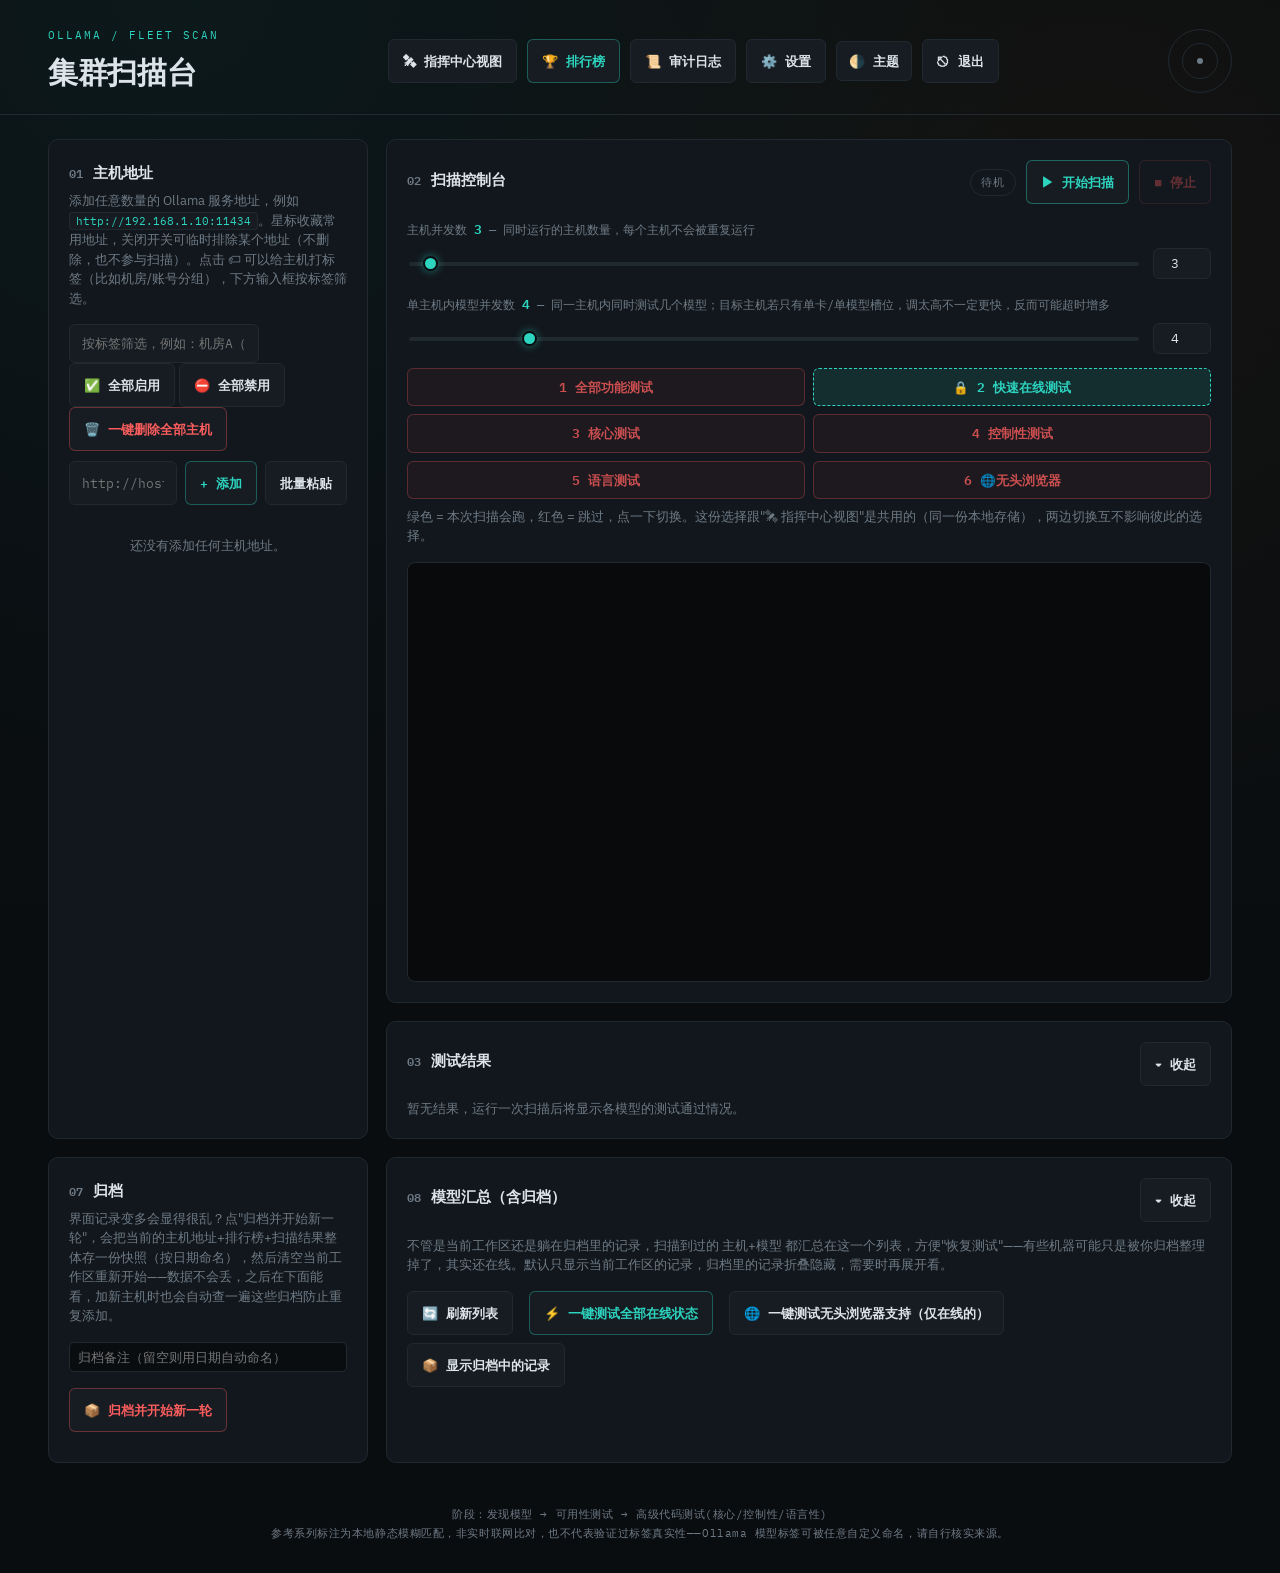
==== static/index.html @ 981c9aa5 "将解压文件移动至根目录并更新项目结构" ====
<!DOCTYPE html>
<html lang="zh-CN">
<head>
<meta charset="UTF-8" />
<meta name="viewport" content="width=device-width, initial-scale=1.0" />
<title>Ollama 集群扫描台</title>
<link rel="preconnect" href="https://fonts.googleapis.com" />
<link href="https://fonts.googleapis.com/css2?family=IBM+Plex+Mono:wght@400;500;600;700&family=IBM+Plex+Sans:wght@400;500;600&display=swap" rel="stylesheet">
<link rel="stylesheet" href="style.css" />
</head>
<body>
  <div class="scanline-overlay" aria-hidden="true"></div>

  <header class="topbar">
    <div class="topbar__id">
      <span class="eyebrow">OLLAMA / FLEET SCAN</span>
      <h1>集群扫描台</h1>
    </div>
    <div class="topbar__actions">
      <a href="globe.html" class="btn" title="切换到地球可视化指挥中心视图（新界面，实验性，随时可以切回经典视图）">🛰 指挥中心视图</a>
      <button id="leaderboardToggle" class="btn btn--add">🏆 排行榜</button>
      <button id="auditToggle" class="btn" title="查看最近的操作记录">📜 审计日志</button>
      <button id="settingsToggle" class="btn" title="定时扫描与异常通知设置">⚙️ 设置</button>
      <button id="themeToggle" class="btn theme-toggle" title="切换深色/浅色主题">🌗 主题</button>
      <button id="logoutBtn" class="btn" title="退出登录">⎋ 退出</button>
    </div>
    <div class="radar" id="radar" aria-hidden="true">
      <div class="radar__ring radar__ring--1"></div>
      <div class="radar__ring radar__ring--2"></div>
      <div class="radar__sweep" id="radarSweep"></div>
      <div class="radar__core"></div>
    </div>
  </header>

  <main class="layout">
    <!-- 主机管理面板 -->
    <section class="panel panel--hosts" aria-labelledby="hostsTitle">
      <h2 id="hostsTitle" class="panel__title">
        <span class="panel__index">01</span> 主机地址
      </h2>
      <p class="panel__hint">添加任意数量的 Ollama 服务地址，例如 <code>http://192.168.1.10:11434</code>。星标收藏常用地址，关闭开关可临时排除某个地址（不删除，也不参与扫描）。点击 🏷 可以给主机打标签（比如机房/账号分组），下方输入框按标签筛选。</p>

      <div class="host-filter">
        <input type="text" id="hostTagFilter" class="host-form__input" placeholder="按标签筛选，例如：机房A（留空显示全部）" autocomplete="off" />
        <button type="button" id="hostEnableAllBtn" class="btn">✅ 全部启用</button>
        <button type="button" id="hostDisableAllBtn" class="btn">⛔ 全部禁用</button>
        <button type="button" id="hostDeleteAllBtn" class="btn btn--danger" title="清空整个主机列表，不可撤销">🗑️ 一键删除全部主机</button>
      </div>

      <form id="hostForm" class="host-form">
        <input
          type="text"
          id="hostInput"
          class="host-form__input"
          placeholder="http://host:11434 或 host:11434"
          autocomplete="off"
          spellcheck="false"
        />
        <button type="submit" class="btn btn--add">+ 添加</button>
        <button type="button" id="batchToggle" class="btn" title="从一段文本里批量识别多个地址">批量粘贴</button>
      </form>

      <div id="batchPanel" class="batch-panel" hidden>
        <p class="panel__hint">粘贴含有多个地址的文本，会自动提取 <code>ip:port</code>（没写端口默认按 11434）。仅限你自己的内网/授权主机——非内网（非 10.x / 172.16-31.x / 192.168.x）地址会先弹出确认，不会静默加入。</p>
        <textarea id="batchInput" class="batch-panel__textarea" rows="6" placeholder="把整段文本粘贴到这里…"></textarea>
        <div class="batch-panel__actions">
          <button type="button" id="batchParseBtn" class="btn btn--add">解析并添加</button>
          <button type="button" id="batchCancelBtn" class="btn">取消</button>
        </div>
        <ul id="batchPreview" class="batch-panel__preview"></ul>
      </div>

      <ul id="hostList" class="host-list" aria-live="polite">
        <!-- 动态渲染 -->
      </ul>
      <p id="hostEmpty" class="host-empty">还没有添加任何主机地址。</p>

      <div id="hostFailedZone" class="host-failed-zone" hidden>
        <div class="host-failed-zone__head">
          <h3 class="host-failed-zone__title">⚠️ 失败区（最近一次扫描整链接不通，防止误连误加回来）</h3>
          <button id="hostFailedEnableAllBtn" class="btn">✅ 全部启用</button>
          <button id="hostFailedDisableAllBtn" class="btn">⛔ 全部禁用</button>
          <button id="hostFailedDeleteAllBtn" class="btn btn--danger">🗑 一键删除失败链接</button>
        </div>
        <ul id="hostFailedList" class="host-list"></ul>
      </div>
    </section>

    <!-- 控制与日志 -->
    <section class="panel panel--console" aria-labelledby="consoleTitle">
      <div class="console-head">
        <h2 id="consoleTitle" class="panel__title">
          <span class="panel__index">02</span> 扫描控制台
        </h2>
        <div class="controls">
          <span id="statusPill" class="status-pill status-pill--idle">待机</span>
          <button id="startBtn" class="btn btn--start">▶ 开始扫描</button>
          <button id="stopBtn" class="btn btn--stop" disabled>■ 停止</button>
        </div>
      </div>

      <div class="concurrency">
        <label for="concurrencyRange" class="concurrency__label">
          主机并发数 <span id="concurrencyValue" class="concurrency__value">3</span>
          <span class="concurrency__hint">— 同时运行的主机数量，每个主机不会被重复运行</span>
        </label>
        <div class="concurrency__row">
          <input type="range" id="concurrencyRange" min="1" max="100" value="3" />
          <input type="number" id="concurrencyNumber" min="1" max="100" value="3" class="concurrency__number" />
        </div>
      </div>

      <div class="concurrency">
        <label for="modelConcurrencyRange" class="concurrency__label">
          单主机内模型并发数 <span id="modelConcurrencyValue" class="concurrency__value">4</span>
          <span class="concurrency__hint">— 同一主机内同时测试几个模型；目标主机若只有单卡/单模型槽位，调太高不一定更快，反而可能超时增多</span>
        </label>
        <div class="concurrency__row">
          <input type="range" id="modelConcurrencyRange" min="1" max="20" value="4" />
          <input type="number" id="modelConcurrencyNumber" min="1" max="20" value="4" class="concurrency__number" />
        </div>
      </div>

      <div class="scan-toggle-grid">
        <button type="button" class="scan-toggle" data-toggle="all" data-on="false">1 全部功能测试</button>
        <button type="button" class="scan-toggle scan-toggle--locked" data-toggle="quick" data-on="true" title="点击查看为什么这个测试不能关闭">🔒 2 快速在线测试</button>
        <button type="button" class="scan-toggle" data-toggle="core" data-on="false">3 核心测试</button>
        <button type="button" class="scan-toggle" data-toggle="control" data-on="false">4 控制性测试</button>
        <button type="button" class="scan-toggle" data-toggle="language" data-on="false">5 语言测试</button>
        <button type="button" class="scan-toggle" data-toggle="headless" data-on="false">6 🌐无头浏览器</button>
      </div>
      <p class="panel__hint">绿色 = 本次扫描会跑，红色 = 跳过，点一下切换。这份选择跟"🛰 指挥中心视图"是共用的（同一份本地存储），两边切换互不影响彼此的选择。</p>

      <div id="log" class="log" role="log" aria-live="polite"></div>
    </section>

    <!-- 结果面板 -->
    <section class="panel panel--results" aria-labelledby="resultsTitle">
      <div class="console-head">
        <h2 id="resultsTitle" class="panel__title">
          <span class="panel__index">03</span> 测试结果
        </h2>
        <button type="button" id="resultsCollapseBtn" class="btn" title="收起/展开">▾ 收起</button>
      </div>
      <div id="resultsBody" class="results-body">
        <p class="results-empty">暂无结果，运行一次扫描后将显示各模型的测试通过情况。</p>
      </div>
    </section>

    <!-- 排行榜（含左侧连通性侧边栏） -->
    <section class="panel panel--leaderboard" id="leaderboardPanel" aria-labelledby="leaderboardTitle" hidden>
      <div class="console-head">
        <h2 id="leaderboardTitle" class="panel__title">
          <span class="panel__index">04</span> 排行榜
        </h2>
        <button id="leaderboardRefresh" class="btn btn--add">↻ 刷新</button>
        <button id="lbExportCsv" class="btn" title="导出为CSV，方便用Excel打开">⇩ 导出CSV</button>
        <button id="lbExportMd" class="btn" title="导出为Markdown，方便发给别人看">⇩ 导出MD</button>
      </div>
      <p class="panel__hint">
        只测一件事：<strong>这个模型现在能不能正常用</strong>——真的往它身上发一次生成请求（不是只 ping 一下主机端口），
        能正常回应就算"可用"，报错/超时/连不上都算"不可用"，按响应耗时从快到慢排序。
      </p>

      <div class="leaderboard-layout">
        <!-- 左侧：已添加链接 + 每个模型的连通性状态 -->
        <aside class="lb-sidebar" aria-label="链接与模型连通性">
          <h3 class="lb-sidebar__title">已添加链接</h3>
          <ul id="lbHostList" class="lb-host-list"></ul>
          <p id="lbHostEmpty" class="host-empty">还没有已添加的主机地址。</p>

          <div id="lbModelPanel" class="lb-model-panel" hidden>
            <div class="lb-model-panel__head">
              <span id="lbModelHostLabel" class="lb-model-panel__host"></span>
            </div>
            <ul id="lbModelList" class="lb-model-list"></ul>
            <p id="lbModelEmpty" class="host-empty">该主机尚无已发现的模型，先运行一次扫描。</p>
          </div>
        </aside>

        <!-- 右侧：排行榜表格 -->
        <div class="lb-main">
          <div class="lb-section">
            <h3 id="lbRankedTitle" class="lb-section__title">排行榜（可用）</h3>
            <div id="lbRanked" class="lb-table">
              <p class="results-empty">暂无排名数据。</p>
            </div>
          </div>
          <div class="lb-section">
            <h3 class="lb-section__title">不可用</h3>
            <div id="lbFailed" class="lb-table">
              <p class="results-empty">暂无记录。</p>
            </div>
          </div>
        </div>
      </div>
    </section>

    <!-- 审计日志 -->
    <section class="panel panel--audit" id="auditPanel" aria-labelledby="auditTitle" hidden>
      <div class="console-head">
        <h2 id="auditTitle" class="panel__title">
          <span class="panel__index">05</span> 审计日志
        </h2>
        <button id="auditRefresh" class="btn btn--add">↻ 刷新</button>
      </div>
      <p class="panel__hint">记录谁（来源 IP）在什么时间新增/修改/删除了主机地址，以及登录成功/失败，最多保留最近 1000 条。</p>
      <div id="auditList" class="audit-list"></div>
      <p id="auditEmpty" class="host-empty">暂无操作记录。</p>
    </section>

    <!-- 设置：定时扫描 + 异常通知 -->
    <section class="panel panel--settings" id="settingsPanel" aria-labelledby="settingsTitle" hidden>
      <div class="console-head">
        <h2 id="settingsTitle" class="panel__title">
          <span class="panel__index">06</span> 设置
        </h2>
        <button id="settingsSaveBtn" class="btn btn--add">💾 保存设置</button>
      </div>

      <div class="settings-block">
        <h3 class="settings-block__title">定时扫描</h3>
        <p class="panel__hint">开启后，每天固定时间自动跑一次全量扫描（只扫描已启用的主机），跑完会自动和上一次结果做对比，异常会通过下方启用的渠道推送。</p>
        <div class="settings-row">
          <label class="settings-checkbox"><input type="checkbox" id="schedEnabled" /> 启用定时扫描</label>
          <label class="settings-field">时间（每天）
            <input type="time" id="schedTime" value="09:00" />
          </label>
          <label class="settings-field">主机并发数
            <input type="number" id="schedConcurrency" min="1" max="100" value="3" />
          </label>
          <label class="settings-field">单主机模型并发数
            <input type="number" id="schedModelConcurrency" min="1" max="20" value="4" />
          </label>
        </div>
      </div>

      <div class="settings-block">
        <h3 class="settings-block__title">地址自动发现（从网页提取）</h3>
        <p class="panel__hint">
          定期访问一个网页（自己的域名或局域网地址都行），从返回内容里提取 <code>ip:port</code>（没写端口默认按 11434），自动加进主机列表。
          适合"内网地址会变、通过网站中转上报当前地址"这种场景。<br/>
          <b>如果目标域名开了 Cloudflare 防护：</b>这里发的是普通 HTTP 请求，没法执行 JS，过不了 CF 的验证挑战页——这不是能靠改代码绕过的事。
          建议去 Cloudflare 后台给本服务器出口IP或这个路径加一条"跳过安全检查"的规则，或者把这个页面放在一个不接入CF代理（DNS-only/灰色云朵）的子域名下。
        </p>
        <div class="settings-row">
          <label class="settings-checkbox"><input type="checkbox" id="adEnabled" /> 启用地址自动发现</label>
          <label class="settings-field" style="flex:2;">目标网址
            <input type="text" id="adUrl" placeholder="https://briwanglu.com/status 或 http://192.168.113.9" />
          </label>
          <label class="settings-field">检查间隔（分钟）
            <input type="number" id="adInterval" min="5" value="30" />
          </label>
        </div>
        <div class="settings-row">
          <label class="settings-field">分组（可选）
            <input type="text" id="adGroup" placeholder="给自动发现的主机打个分组" />
          </label>
          <label class="settings-field" style="flex:2;">标签（可选，逗号分隔）
            <input type="text" id="adTags" placeholder="例如：自动发现,家庭" />
          </label>
          <button type="button" id="adTestBtn" class="btn">🔍 立即测试</button>
        </div>
        <div id="adStatus" class="panel__hint" style="margin-top:4px;"></div>
      </div>

      <div class="settings-block">
        <h3 class="settings-block__title">异常通知渠道</h3>
        <p class="panel__hint">可以同时启用多个渠道；发现「之前正常、这次变差」的主机/模型时会全部推送一遍。保存后可以点“发送测试通知”验证配置。</p>

        <div class="settings-channel">
          <label class="settings-checkbox"><input type="checkbox" id="notifyWecomEnabled" /> 企业微信机器人 Webhook</label>
          <input type="text" id="notifyWecomUrl" class="settings-input" placeholder="https://qyapi.weixin.qq.com/cgi-bin/webhook/send?key=..." />
        </div>

        <div class="settings-channel">
          <label class="settings-checkbox"><input type="checkbox" id="notifyTelegramEnabled" /> Telegram Bot</label>
          <input type="text" id="notifyTelegramToken" class="settings-input" placeholder="Bot Token（找 @BotFather 获取）" />
          <input type="text" id="notifyTelegramChatId" class="settings-input" placeholder="Chat ID" />
        </div>

        <div class="settings-channel">
          <label class="settings-checkbox"><input type="checkbox" id="notifyBarkEnabled" /> Bark (iOS)</label>
          <input type="text" id="notifyBarkKey" class="settings-input" placeholder="Bark Key" />
          <input type="text" id="notifyBarkServer" class="settings-input" placeholder="Bark 服务器地址（默认 https://api.day.app）" />
        </div>

        <div class="settings-channel">
          <label class="settings-checkbox"><input type="checkbox" id="notifyEmailEnabled" /> 邮箱</label>
          <input type="text" id="notifyEmailHost" class="settings-input" placeholder="SMTP 服务器，例如 smtp.qq.com" />
          <input type="number" id="notifyEmailPort" class="settings-input" placeholder="端口，例如 587" />
          <input type="text" id="notifyEmailUser" class="settings-input" placeholder="SMTP 用户名" />
          <input type="password" id="notifyEmailPass" class="settings-input" placeholder="SMTP 密码/授权码" />
          <input type="text" id="notifyEmailFrom" class="settings-input" placeholder="发件地址（留空则用用户名）" />
          <input type="text" id="notifyEmailTo" class="settings-input" placeholder="收件地址" />
          <label class="settings-checkbox"><input type="checkbox" id="notifyEmailTls" checked /> 使用 STARTTLS</label>
        </div>

        <button id="notifyTestBtn" class="btn">📨 发送测试通知</button>
        <span id="settingsStatus" class="settings-status"></span>
      </div>

      <div class="settings-block">
        <h3 class="settings-block__title">历史趋势数据</h3>
        <p class="panel__hint">每次扫描完成后会自动追加一条汇总记录（不含主机地址等细节），用于下方的历史趋势图。为防止无限增长占满服务器磁盘，可设置保留天数和文件大小上限，超出的部分会自动从最旧的记录开始清理。</p>
        <div class="settings-row">
          <label class="settings-field">保留天数
            <input type="number" id="histRetentionDays" min="1" value="180" />
          </label>
          <label class="settings-field">文件大小上限（MB）
            <input type="number" id="histMaxSizeMb" min="1" value="50" />
          </label>
          <label class="settings-checkbox"><input type="checkbox" id="histAutoCleanup" checked /> 自动清理</label>
        </div>
        <div class="settings-row">
          <span id="histStatsText" class="panel__hint"></span>
          <button id="histDelete30Btn" class="btn">删除30天前</button>
          <button id="histDelete60Btn" class="btn">删除60天前</button>
          <button id="histDelete180Btn" class="btn">删除180天前</button>
          <button id="histDelete365Btn" class="btn">删除一年前</button>
          <button id="histDeleteAllBtn" class="btn btn--danger">全部删除</button>
        </div>
      </div>

      <div class="settings-block">
        <h3 class="settings-block__title">只读分享链接</h3>
        <p class="panel__hint">开启后可以生成多个无需登录即可访问的只读链接（可各自命名、设置过期时间、单独吊销）。对方只能看到排行榜（主机地址会被替换成"主机1/主机2"这样的匿名编号），看不到真实主机地址、审计日志或任何管理功能。</p>
        <div class="settings-row">
          <label class="settings-checkbox"><input type="checkbox" id="shareEnabled" /> 启用分享链接功能</label>
        </div>
        <div class="settings-row">
          <input type="text" id="shareTokenLabel" class="settings-input" placeholder="链接备注（例如：给老王看）" />
          <label class="settings-field">有效期（天，留空=永久）
            <input type="number" id="shareTokenExpireDays" min="1" placeholder="永久" />
          </label>
          <button id="shareCreateBtn" class="btn btn--add">➕ 生成新链接</button>
        </div>
        <div id="shareTokenList" class="share-token-list"></div>
      </div>

      <div class="settings-block">
        <h3 class="settings-block__title">两步验证（TOTP）</h3>
        <p class="panel__hint">开启后登录时除了密码，还需要输入 Google Authenticator / Authy 等 App 生成的6位验证码，防止密码泄露后被直接登录。</p>
        <div id="totpStatusText" class="panel__hint">加载中…</div>
        <div class="settings-row">
          <button id="totpSetupBtn" class="btn">🔐 开启两步验证</button>
          <button id="totpDisableBtn" class="btn btn--danger" style="display:none;">关闭两步验证</button>
        </div>
        <div id="totpSetupPanel" class="settings-row" style="display:none; flex-direction: column; align-items: flex-start; gap: 8px;">
          <p class="panel__hint">在 Authenticator App 里手动添加密钥（没有二维码生成功能，需手动输入）：</p>
          <input type="text" id="totpSecretText" class="settings-input" readonly />
          <input type="text" id="totpConfirmCode" class="settings-input" placeholder="输入 App 里显示的6位验证码以确认开启" inputmode="numeric" />
          <button id="totpConfirmBtn" class="btn btn--start">确认开启</button>
        </div>
      </div>

      <div class="settings-block">
        <h3 class="settings-block__title">Prometheus 指标</h3>
        <p class="panel__hint">开启后可以用 Prometheus 抓取 <code>/api/metrics</code>（需要带上 token，作为 URL 参数 <code>?token=</code> 或 <code>Authorization: Bearer</code> 头），只暴露主机数量/排行榜聚合数字等指标，不含主机地址。</p>
        <div class="settings-row">
          <label class="settings-checkbox"><input type="checkbox" id="metricsEnabled" /> 启用 Prometheus 抓取端点</label>
          <button id="metricsRegenerateBtn" class="btn">🔄 重新生成 token</button>
        </div>
        <input type="text" id="metricsUrlText" class="settings-input" readonly placeholder="启用后完整抓取地址会显示在这里" />
      </div>

      <div class="settings-block">
        <h3 class="settings-block__title">自定义语言性测试用例</h3>
        <p class="panel__hint">追加你自己的"语言性"测试题（纯文本规则判定，不执行任何代码，相对安全）。支持的规则：恰好N个汉字、某词出现次数、禁用词、编号列表条数、最大长度。会在下一次扫描/重测时生效。</p>
        <div class="settings-row">
          <input type="text" id="customTestName" class="settings-input" placeholder="用例名称" />
        </div>
        <textarea id="customTestPrompt" class="settings-input" rows="2" placeholder="发给模型的提示词（prompt）" style="width:100%; resize: vertical;"></textarea>
        <div class="settings-row">
          <select id="customRuleType">
            <option value="exact_han_count">恰好N个汉字</option>
            <option value="keyword_count">某词出现次数</option>
            <option value="forbidden_words">禁用词（逗号分隔）</option>
            <option value="numbered_list_count">编号列表恰好N条</option>
            <option value="max_length">最大长度</option>
          </select>
          <input type="text" id="customRuleWord" class="settings-input" placeholder="词（仅“某词出现次数”用）" style="display:none;" />
          <input type="text" id="customRuleWords" class="settings-input" placeholder="禁用词，逗号分隔" style="display:none;" />
          <input type="number" id="customRuleN" class="settings-input" placeholder="数量N" style="width:100px;" />
          <button id="customRuleAddBtn" class="btn">➕ 加一条规则</button>
        </div>
        <div id="customRuleList" class="panel__hint"></div>
        <button id="customTestSaveBtn" class="btn btn--add">💾 保存用例</button>
        <div id="customTestList" class="share-token-list"></div>
      </div>

      <div class="settings-block">
        <h3 class="settings-block__title">自定义核心测试用例 ⚠️ 高风险</h3>
        <p class="panel__hint">核心测试用例会把模型生成的代码拼上你写的 harness（断言脚本），在服务器沙箱子进程里<strong>真实执行</strong>。这等同于你自己在这台服务器上跑代码，请只在完全信任自己写的 harness 时使用。新增时需要重新输入登录密码确认，并会记录到审计日志。</p>
        <div class="settings-row">
          <input type="text" id="coreTestName" class="settings-input" placeholder="用例名称" />
        </div>
        <textarea id="coreTestPrompt" class="settings-input" rows="2" placeholder="发给模型的提示词（要求模型写代码）" style="width:100%; resize: vertical;"></textarea>
        <textarea id="coreTestHarness" class="settings-input" rows="6" placeholder="Python 断言脚本(harness)，会拼在模型代码后面执行，最后打印 ALL_PASS 表示通过" style="width:100%; resize: vertical; font-family: var(--font-mono);"></textarea>
        <div class="settings-row">
          <input type="password" id="coreTestPassword" class="settings-input" placeholder="重新输入登录密码以确认" />
          <button id="coreTestSaveBtn" class="btn btn--danger">⚠️ 确认保存并允许执行</button>
        </div>
        <div id="coreTestList" class="share-token-list"></div>
      </div>

      <div class="settings-block">
        <h3 class="settings-block__title">审计日志</h3>
        <p class="panel__hint">记录登录失败、设置变更、分享链接生成等管理操作。最多保留最近 1000 条。</p>
        <button id="auditExportBtn" class="btn">⬇️ 导出为 CSV</button>
      </div>
    </section>

    <!-- 归档 -->
    <section class="panel" aria-labelledby="archiveTitle">
      <h2 id="archiveTitle" class="panel__title"><span class="panel__index">07</span> 归档</h2>
      <p class="panel__hint">界面记录变多会显得很乱？点"归档并开始新一轮"，会把当前的主机地址+排行榜+扫描结果整体存一份快照（按日期命名），然后清空当前工作区重新开始——数据不会丢，之后在下面能看，加新主机时也会自动查一遍这些归档防止重复添加。</p>
      <div class="settings-row">
        <input type="text" id="archiveLabelInput" class="settings-input" placeholder="归档备注（留空则用日期自动命名）" />
        <button id="archiveCreateBtn" class="btn btn--danger">📦 归档并开始新一轮</button>
      </div>
      <div id="archiveList" class="share-token-list"></div>
    </section>

    <!-- 模型汇总 -->
    <section class="panel" aria-labelledby="modelsAllTitle">
      <div class="console-head">
        <h2 id="modelsAllTitle" class="panel__title"><span class="panel__index">08</span> 模型汇总（含归档）</h2>
        <button type="button" id="modelsAllCollapseBtn" class="btn" title="收起/展开">▾ 收起</button>
      </div>
      <div id="modelsAllBody">
        <p class="panel__hint">不管是当前工作区还是躺在归档里的记录，扫描到过的 主机+模型 都汇总在这一个列表，方便"恢复测试"——有些机器可能只是被你归档整理掉了，其实还在线。默认只显示当前工作区的记录，归档里的记录折叠隐藏，需要时再展开看。</p>
        <div class="settings-row">
          <button id="modelsAllRefreshBtn" class="btn">🔄 刷新列表</button>
          <button id="modelsAllQuickTestBtn" class="btn btn--add">⚡ 一键测试全部在线状态</button>
          <button id="modelsAllHeadlessTestBtn" class="btn">🌐 一键测试无头浏览器支持（仅在线的）</button>
        </div>
        <div id="modelsAllList" class="lb-table"></div>
        <button type="button" id="modelsAllShowArchivedBtn" class="btn" style="margin-top:8px;">📦 显示归档中的记录</button>
      </div>
    </section>
  </main>

  <footer class="footer">
    <span>阶段：发现模型 → 可用性测试 → 高级代码测试(核心/控制性/语言性)</span>
    <span class="footer__note">参考系列标注为本地静态模糊匹配，非实时联网比对，也不代表验证过标签真实性——Ollama 模型标签可被任意自定义命名，请自行核实来源。</span>
  </footer>

  <script src="app.js"></script>
</body>
</html>
---- static/style.css ----
/* ===== Design tokens =====
   void   #0A0D10  background
   panel  #12171D  card surface
   line   #212930  borders / hairlines
   ink    #DCE4EA  primary text
   dim    #6E7A85  secondary text
   signal #2DD4BF  teal — pass / active
   warn   #F5A524  amber — running
   fail   #FB5D5D  red — failure
*/

:root {
  --void: #0A0D10;
  --panel: #12171D;
  --panel-raised: #161C22;
  --line: #212930;
  --ink: #DCE4EA;
  --dim: #6E7A85;
  --signal: #2DD4BF;
  --warn: #F5A524;
  --fail: #FB5D5D;
  --font-mono: 'IBM Plex Mono', ui-monospace, SFMono-Regular, Menlo, monospace;
  --font-sans: 'IBM Plex Sans', system-ui, -apple-system, sans-serif;
}

html[data-theme="light"] {
  --void: #F4F6F8;
  --panel: #FFFFFF;
  --panel-raised: #EEF1F4;
  --line: #D8DEE4;
  --ink: #1A2128;
  --dim: #5B6670;
  --signal: #0F9C8B;
  --warn: #B7791F;
  --fail: #D6362E;
}

* { box-sizing: border-box; }

html, body {
  margin: 0;
  padding: 0;
  background: var(--void);
  color: var(--ink);
  font-family: var(--font-sans);
  min-height: 100vh;
}

body {
  background-image:
    radial-gradient(circle at 15% 0%, rgba(45, 212, 191, 0.06), transparent 45%),
    radial-gradient(circle at 85% 15%, rgba(245, 165, 36, 0.04), transparent 40%);
}

.scanline-overlay {
  position: fixed;
  inset: 0;
  pointer-events: none;
  z-index: 1;
  background: repeating-linear-gradient(
    to bottom,
    rgba(255,255,255,0.012) 0px,
    rgba(255,255,255,0.012) 1px,
    transparent 1px,
    transparent 3px
  );
  opacity: 0.5;
}

code {
  font-family: var(--font-mono);
  background: var(--panel-raised);
  border: 1px solid var(--line);
  padding: 1px 6px;
  border-radius: 3px;
  font-size: 0.85em;
  color: var(--signal);
}

/* ===== Topbar ===== */

.topbar {
  display: flex;
  align-items: center;
  justify-content: space-between;
  padding: 28px clamp(16px, 4vw, 48px) 20px;
  border-bottom: 1px solid var(--line);
}

.eyebrow {
  display: block;
  font-family: var(--font-mono);
  font-size: 11px;
  letter-spacing: 0.18em;
  color: var(--signal);
  margin-bottom: 6px;
}

.topbar__id h1 {
  font-family: var(--font-mono);
  font-weight: 600;
  font-size: clamp(22px, 3.4vw, 30px);
  margin: 0;
  letter-spacing: -0.01em;
}

/* Signature element: radar sweep */
.radar {
  position: relative;
  width: 64px;
  height: 64px;
  flex-shrink: 0;
}

.radar__ring {
  position: absolute;
  inset: 0;
  border-radius: 50%;
  border: 1px solid var(--line);
}

.radar__ring--2 {
  inset: 14px;
}

.radar__core {
  position: absolute;
  inset: 0;
  margin: auto;
  width: 6px;
  height: 6px;
  border-radius: 50%;
  background: var(--dim);
  transition: background 0.4s ease, box-shadow 0.4s ease;
}

.radar__sweep {
  position: absolute;
  inset: 0;
  border-radius: 50%;
  background: conic-gradient(from 0deg, rgba(45,212,191,0.55), transparent 30%);
  opacity: 0;
  animation: none;
}

.radar.is-active .radar__sweep {
  opacity: 1;
  animation: spin 1.8s linear infinite;
}

.radar.is-active .radar__core {
  background: var(--signal);
  box-shadow: 0 0 10px 2px rgba(45,212,191,0.5);
}

@keyframes spin {
  to { transform: rotate(360deg); }
}

@media (prefers-reduced-motion: reduce) {
  .radar.is-active .radar__sweep { animation: none; opacity: 0.35; }
}

/* ===== Layout ===== */

.layout {
  display: grid;
  grid-template-columns: 320px 1fr;
  grid-template-rows: auto auto;
  gap: 18px;
  padding: 24px clamp(16px, 4vw, 48px);
  position: relative;
  z-index: 2;
}

.panel--hosts { grid-column: 1; grid-row: 1 / 3; }
.panel--console { grid-column: 2; grid-row: 1; }
.panel--results { grid-column: 2; grid-row: 2; }
.panel--leaderboard { grid-column: 1 / 3; grid-row: 3; }

@media (max-width: 880px) {
  .layout { grid-template-columns: 1fr; }
  .panel--hosts, .panel--console, .panel--results, .panel--leaderboard { grid-column: 1; grid-row: auto; }
}

.topbar__actions {
  display: flex;
  align-items: center;
  gap: 10px;
}

.panel {
  background: var(--panel);
  border: 1px solid var(--line);
  border-radius: 10px;
  padding: 20px;
}

.panel__title {
  display: flex;
  align-items: baseline;
  gap: 10px;
  font-family: var(--font-mono);
  font-size: 15px;
  font-weight: 600;
  margin: 0 0 6px;
  color: var(--ink);
}

.panel__index {
  color: var(--dim);
  font-size: 12px;
}

.panel__hint {
  color: var(--dim);
  font-size: 13px;
  margin: 0 0 16px;
  line-height: 1.5;
}

/* ===== Host form & list ===== */

.host-form {
  display: flex;
  gap: 8px;
  margin-bottom: 14px;
}

.host-form__input {
  flex: 1;
  background: var(--panel-raised);
  border: 1px solid var(--line);
  border-radius: 6px;
  padding: 10px 12px;
  color: var(--ink);
  font-family: var(--font-mono);
  font-size: 13px;
  outline: none;
  min-width: 0;
}

.host-form__input:focus {
  border-color: var(--signal);
  box-shadow: 0 0 0 3px rgba(45,212,191,0.15);
}

.batch-panel {
  background: var(--panel-raised);
  border: 1px solid var(--line);
  border-radius: 8px;
  padding: 12px;
  margin-bottom: 14px;
}

.batch-panel__textarea {
  width: 100%;
  background: var(--panel);
  border: 1px solid var(--line);
  border-radius: 6px;
  padding: 10px 12px;
  color: var(--ink);
  font-family: var(--font-mono);
  font-size: 13px;
  outline: none;
  resize: vertical;
  box-sizing: border-box;
}

.batch-panel__textarea:focus {
  border-color: var(--signal);
  box-shadow: 0 0 0 3px rgba(45,212,191,0.15);
}

.batch-panel__actions {
  display: flex;
  gap: 8px;
  margin-top: 10px;
}

.batch-panel__preview {
  list-style: none;
  margin: 10px 0 0;
  padding: 0;
  display: flex;
  flex-direction: column;
  gap: 4px;
  font-family: var(--font-mono);
  font-size: 12px;
}

.batch-panel__preview li {
  display: flex;
  align-items: center;
  gap: 6px;
}

.batch-panel__preview .tag-private {
  color: var(--signal);
}

.batch-panel__preview .tag-public {
  color: #f59e0b;
}

.btn {
  font-family: var(--font-mono);
  font-size: 13px;
  font-weight: 600;
  border-radius: 6px;
  border: 1px solid var(--line);
  padding: 10px 14px;
  cursor: pointer;
  background: var(--panel-raised);
  color: var(--ink);
  transition: border-color 0.15s ease, color 0.15s ease, background 0.15s ease;
  white-space: nowrap;
  text-decoration: none;
  display: inline-flex;
  align-items: center;
  gap: 4px;
}

.btn:focus-visible {
  outline: 2px solid var(--signal);
  outline-offset: 2px;
}

.btn:hover:not(:disabled) { border-color: var(--dim); }

.btn--add { color: var(--signal); border-color: rgba(45,212,191,0.35); }
.btn--add:hover:not(:disabled) { background: rgba(45,212,191,0.08); }

.btn--start { color: var(--signal); border-color: rgba(45,212,191,0.4); }
.btn--start:hover:not(:disabled) { background: rgba(45,212,191,0.1); }

.btn--stop { color: var(--fail); border-color: rgba(251,93,93,0.35); }
.btn--stop:hover:not(:disabled) { background: rgba(251,93,93,0.1); }

.btn--danger { color: var(--fail); border-color: rgba(251,93,93,0.35); }
.btn--danger:hover:not(:disabled) { background: rgba(251,93,93,0.12); }

.trend-chart {
  background: var(--panel-raised);
  border: 1px solid var(--line);
  border-radius: 8px;
  padding: 12px;
  min-height: 180px;
}
.trend-chart svg { width: 100%; height: 180px; display: block; }
.trend-chart .trend-legend { display: flex; gap: 14px; font-size: 12px; margin-top: 6px; flex-wrap: wrap; }
.trend-chart .trend-legend span { display: inline-flex; align-items: center; gap: 4px; }
.trend-chart .trend-legend i { width: 10px; height: 10px; border-radius: 2px; display: inline-block; }

.btn:disabled { opacity: 0.35; cursor: not-allowed; }

.host-list {
  list-style: none;
  margin: 0;
  padding: 0;
  display: flex;
  flex-direction: column;
  gap: 6px;
  max-height: 480px;
  overflow-y: auto;
}

.host-item {
  display: flex;
  align-items: center;
  gap: 8px;
  background: var(--panel-raised);
  border: 1px solid var(--line);
  border-radius: 6px;
  padding: 9px 10px;
  transition: opacity 0.15s ease;
}

.host-item--disabled {
  opacity: 0.45;
}

.host-item--disabled .host-item__url {
  text-decoration: line-through;
  text-decoration-color: var(--dim);
}

/* Star / favorite toggle */
.host-item__star {
  background: none;
  border: none;
  cursor: pointer;
  font-size: 15px;
  line-height: 1;
  padding: 2px 3px;
  color: var(--line);
  flex-shrink: 0;
  transition: color 0.15s ease, text-shadow 0.15s ease, transform 0.1s ease;
}

.host-item__star:hover { color: var(--dim); }

.host-item__star.is-lit {
  color: var(--warn);
  text-shadow: 0 0 8px rgba(245,165,36,0.55);
}

.host-item__star:active { transform: scale(0.9); }

.host-item__url {
  font-family: var(--font-mono);
  font-size: 12.5px;
  overflow: hidden;
  text-overflow: ellipsis;
  white-space: nowrap;
  color: var(--ink);
}

.host-item__main {
  display: flex;
  flex-direction: column;
  gap: 3px;
  flex: 1;
  min-width: 0;
}

.host-item__tags {
  display: flex;
  flex-wrap: wrap;
  gap: 4px;
}

.host-tag {
  font-size: 10.5px;
  font-family: var(--font-mono);
  color: var(--signal);
  background: rgba(45,212,191,0.1);
  border: 1px solid rgba(45,212,191,0.3);
  border-radius: 999px;
  padding: 1px 7px;
  line-height: 1.6;
  white-space: nowrap;
}

.host-item__tagbtn {
  background: none;
  border: none;
  cursor: pointer;
  font-size: 13px;
  line-height: 1;
  padding: 4px 5px;
  color: var(--dim);
  flex-shrink: 0;
  border-radius: 4px;
}

.host-item__tagbtn:hover {
  color: var(--signal);
  background: rgba(45,212,191,0.08);
}

.host-filter {
  margin: 0 0 10px;
}

/* Enable/disable toggle switch */
.host-item__toggle {
  position: relative;
  flex-shrink: 0;
  cursor: pointer;
}

.host-item__toggle input {
  position: absolute;
  opacity: 0;
  width: 1px;
  height: 1px;
}

.host-item__toggle-track {
  display: block;
  width: 30px;
  height: 17px;
  border-radius: 999px;
  background: var(--void);
  border: 1px solid var(--line);
  position: relative;
  transition: background 0.15s ease, border-color 0.15s ease;
}

.host-item__toggle-thumb {
  position: absolute;
  top: 1px;
  left: 1px;
  width: 13px;
  height: 13px;
  border-radius: 50%;
  background: var(--dim);
  transition: transform 0.15s ease, background 0.15s ease;
}

.host-item__toggle input:checked + .host-item__toggle-track {
  background: rgba(45,212,191,0.15);
  border-color: rgba(45,212,191,0.5);
}

.host-item__toggle input:checked + .host-item__toggle-track .host-item__toggle-thumb {
  transform: translateX(13px);
  background: var(--signal);
  box-shadow: 0 0 6px rgba(45,212,191,0.5);
}

.host-item__toggle input:focus-visible + .host-item__toggle-track {
  outline: 2px solid var(--signal);
  outline-offset: 2px;
}

.host-item__remove {
  background: none;
  border: none;
  color: var(--dim);
  cursor: pointer;
  font-size: 15px;
  line-height: 1;
  padding: 4px 6px;
  border-radius: 4px;
  flex-shrink: 0;
}

.host-item__remove:hover { color: var(--fail); background: rgba(251,93,93,0.1); }

.host-empty {
  color: var(--dim);
  font-size: 13px;
  text-align: center;
  padding: 18px 0;
  margin: 0;
}

/* ===== Console ===== */

.console-head {
  display: flex;
  align-items: center;
  justify-content: space-between;
  flex-wrap: wrap;
  gap: 12px;
  margin-bottom: 14px;
}

.controls {
  display: flex;
  align-items: center;
  gap: 10px;
}

.status-pill {
  font-family: var(--font-mono);
  font-size: 11px;
  letter-spacing: 0.08em;
  padding: 5px 10px;
  border-radius: 999px;
  border: 1px solid var(--line);
  color: var(--dim);
}

.status-pill--idle { color: var(--dim); }
.status-pill--running { color: var(--warn); border-color: rgba(245,165,36,0.4); background: rgba(245,165,36,0.08); }
.status-pill--stopping { color: var(--fail); border-color: rgba(251,93,93,0.4); background: rgba(251,93,93,0.08); }
.status-pill--done { color: var(--signal); border-color: rgba(45,212,191,0.4); background: rgba(45,212,191,0.08); }

/* ===== 扫描测试项开关（1-6，与指挥中心视图共用同一份本地存储） ===== */

.scan-toggle-grid {
  display: grid;
  grid-template-columns: 1fr 1fr;
  gap: 8px;
  margin-bottom: 8px;
}
.scan-toggle {
  font-family: var(--font-mono);
  font-size: 12.5px;
  font-weight: 600;
  border-radius: 6px;
  border: 1px solid;
  padding: 10px 8px;
  cursor: pointer;
  text-align: center;
  transition: all 0.15s ease;
  line-height: 1.3;
  background: var(--panel-raised);
}
.scan-toggle[data-on="true"] {
  background: rgba(45,212,191,0.12);
  border-color: var(--signal);
  color: var(--signal);
}
.scan-toggle[data-on="false"] {
  background: rgba(251,93,93,0.06);
  border-color: rgba(251,93,93,0.35);
  color: var(--fail);
  opacity: 0.8;
}
.scan-toggle--locked {
  cursor: help;
  border-style: dashed;
}

.log {
  background: #080A0C;
  border: 1px solid var(--line);
  border-radius: 8px;
  padding: 14px 16px;
  height: 420px;
  overflow-y: auto;
  font-family: var(--font-mono);
  font-size: 12.5px;
  line-height: 1.65;
  color: #A9B4BC;
  white-space: pre-wrap;
  word-break: break-word;
}

/* ===== Concurrency control ===== */

.concurrency {
  margin-bottom: 14px;
}

.concurrency__label {
  display: block;
  font-family: var(--font-mono);
  font-size: 12px;
  color: var(--dim);
  margin-bottom: 8px;
}

.concurrency__value {
  color: var(--signal);
  font-weight: 600;
  font-size: 13px;
}

.concurrency__hint {
  color: var(--dim);
  font-weight: 400;
}

.concurrency__row {
  display: flex;
  align-items: center;
  gap: 12px;
}

.concurrency__row input[type="range"] {
  flex: 1;
  -webkit-appearance: none;
  appearance: none;
  height: 4px;
  border-radius: 999px;
  background: var(--line);
  outline: none;
}

.concurrency__row input[type="range"]::-webkit-slider-thumb {
  -webkit-appearance: none;
  appearance: none;
  width: 15px;
  height: 15px;
  border-radius: 50%;
  background: var(--signal);
  box-shadow: 0 0 8px rgba(45,212,191,0.5);
  cursor: pointer;
  border: 2px solid var(--void);
}

.concurrency__row input[type="range"]::-moz-range-thumb {
  width: 15px;
  height: 15px;
  border-radius: 50%;
  background: var(--signal);
  box-shadow: 0 0 8px rgba(45,212,191,0.5);
  cursor: pointer;
  border: 2px solid var(--void);
}

.concurrency__row input[type="range"]:disabled {
  opacity: 0.4;
}

.concurrency__number {
  width: 58px;
  background: var(--panel-raised);
  border: 1px solid var(--line);
  border-radius: 6px;
  padding: 6px 8px;
  color: var(--ink);
  font-family: var(--font-mono);
  font-size: 13px;
  text-align: center;
}

.concurrency__number:focus {
  outline: none;
  border-color: var(--signal);
  box-shadow: 0 0 0 3px rgba(45,212,191,0.15);
}

.concurrency__number:disabled {
  opacity: 0.4;
}

.log__empty { color: var(--dim); }

.log__line { }
.log__ts { color: var(--dim); margin-right: 8px; }

/* ===== Results ===== */

.results-empty {
  color: var(--dim);
  font-size: 13px;
  margin: 0;
}

.results-body { display: flex; flex-direction: column; gap: 14px; }
.results-body[hidden] { display: none; }

.result-card {
  border: 1px solid var(--line);
  border-radius: 8px;
  overflow: hidden;
}

.result-card__head {
  display: flex;
  align-items: center;
  justify-content: space-between;
  padding: 10px 14px;
  background: var(--panel-raised);
  font-family: var(--font-mono);
  font-size: 13px;
}

.result-card__badge {
  font-size: 11px;
  padding: 3px 9px;
  border-radius: 999px;
  border: 1px solid;
}

.result-card__badge--pass { color: var(--signal); border-color: rgba(45,212,191,0.4); background: rgba(45,212,191,0.08); }
.result-card__badge--fail { color: var(--fail); border-color: rgba(251,93,93,0.4); background: rgba(251,93,93,0.08); }
.result-card__badge--na { color: var(--dim); border-color: var(--line); }

.result-card__tests {
  padding: 8px 14px 12px;
  display: flex;
  flex-direction: column;
  gap: 6px;
}

.result-test {
  display: flex;
  justify-content: space-between;
  gap: 10px;
  font-size: 12.5px;
  font-family: var(--font-mono);
}

.result-test__status--PASS { color: var(--signal); }
.result-test__status--CODE_ERROR,
.result-test__status--WRONG_OUTPUT,
.result-test__status--REQUEST_FAIL { color: var(--fail); }

/* ===== Footer ===== */

.footer {
  text-align: center;
  color: var(--dim);
  font-family: var(--font-mono);
  font-size: 11px;
  letter-spacing: 0.05em;
  padding: 20px 16px 32px;
}

/* ===== Login page ===== */

.login-body {
  display: flex;
  align-items: center;
  justify-content: center;
  min-height: 100vh;
}

.login-wrap {
  position: relative;
  z-index: 2;
  width: 100%;
  max-width: 380px;
  padding: 20px;
}

.login-card {
  background: var(--panel);
  border: 1px solid var(--line);
  border-radius: 10px;
  padding: 28px 26px 24px;
  display: flex;
  flex-direction: column;
  gap: 10px;
}

.login-title {
  font-family: var(--font-mono);
  font-size: 22px;
  font-weight: 600;
  margin: 0;
  color: var(--ink);
}

.login-hint {
  color: var(--dim);
  font-size: 13px;
  margin: 0 0 8px;
  line-height: 1.5;
}

.login-input {
  background: var(--panel-raised);
  border: 1px solid var(--line);
  border-radius: 6px;
  padding: 12px 14px;
  color: var(--ink);
  font-family: var(--font-mono);
  font-size: 14px;
  outline: none;
}

.login-input:focus { border-color: var(--signal); }

.login-submit { width: 100%; justify-content: center; margin-top: 4px; }

.login-error {
  min-height: 18px;
  color: var(--fail);
  font-size: 12.5px;
  margin: 4px 0 0;
}

/* ===== Leaderboard ===== */

.leaderboard-layout {
  display: grid;
  grid-template-columns: 260px 1fr;
  gap: 18px;
}

@media (max-width: 880px) {
  .leaderboard-layout { grid-template-columns: 1fr; }
}

.lb-sidebar {
  border-right: 1px solid var(--line);
  padding-right: 16px;
  display: flex;
  flex-direction: column;
  gap: 12px;
  min-width: 0;
}

@media (max-width: 880px) {
  .lb-sidebar { border-right: none; border-bottom: 1px solid var(--line); padding-right: 0; padding-bottom: 16px; }
}

.lb-sidebar__title {
  font-family: var(--font-mono);
  font-size: 12px;
  letter-spacing: 0.08em;
  color: var(--dim);
  text-transform: uppercase;
  margin: 0;
}

.lb-host-list {
  list-style: none;
  margin: 0;
  padding: 0;
  display: flex;
  flex-direction: column;
  gap: 6px;
  max-height: 220px;
  overflow-y: auto;
}

.lb-host-item {
  width: 100%;
  text-align: left;
  background: var(--panel-raised);
  border: 1px solid var(--line);
  border-radius: 6px;
  padding: 9px 12px;
  color: var(--ink);
  font-family: var(--font-mono);
  font-size: 12.5px;
  cursor: pointer;
  word-break: break-all;
}

.lb-host-item:hover { border-color: var(--dim); }
.lb-host-item.is-active { border-color: var(--signal); color: var(--signal); background: rgba(45,212,191,0.08); }

.lb-model-panel {
  border-top: 1px solid var(--line);
  padding-top: 12px;
}

.lb-model-panel__head {
  margin-bottom: 8px;
}

.lb-model-panel__host {
  font-family: var(--font-mono);
  font-size: 11.5px;
  color: var(--dim);
  word-break: break-all;
}

.lb-model-list {
  list-style: none;
  margin: 0;
  padding: 0;
  display: flex;
  flex-direction: column;
  gap: 6px;
  max-height: 260px;
  overflow-y: auto;
}

.lb-model-item {
  display: flex;
  align-items: center;
  gap: 8px;
  width: 100%;
  background: var(--panel-raised);
  border: 1px solid var(--line);
  border-radius: 6px;
  padding: 8px 10px;
  color: var(--ink);
  font-family: var(--font-mono);
  font-size: 12px;
  cursor: pointer;
  text-align: left;
}

.lb-model-item:hover { border-color: var(--dim); }

.status-dot {
  width: 9px;
  height: 9px;
  border-radius: 50%;
  flex: 0 0 auto;
  background: var(--dim);
  box-shadow: 0 0 0 3px transparent;
}

.status-dot--ok { background: var(--signal); box-shadow: 0 0 0 3px rgba(45,212,191,0.18); }
.status-dot--fail { background: var(--fail); box-shadow: 0 0 0 3px rgba(251,93,93,0.18); }
.status-dot--unknown { background: var(--dim); }
.status-dot--checking { background: var(--warn); animation: dot-pulse 0.9s ease-in-out infinite; }

@keyframes dot-pulse {
  0%, 100% { opacity: 1; }
  50% { opacity: 0.35; }
}

.lb-model-item__name { flex: 1; overflow: hidden; text-overflow: ellipsis; white-space: nowrap; }

.lb-main {
  display: flex;
  flex-direction: column;
  gap: 22px;
  min-width: 0;
}

.lb-section__title {
  font-family: var(--font-mono);
  font-size: 13px;
  color: var(--ink);
  margin: 0 0 10px;
}

.lb-table { display: flex; flex-direction: column; gap: 8px; }

.lb-row {
  display: flex;
  align-items: center;
  gap: 12px;
  background: var(--panel-raised);
  border: 1px solid var(--line);
  border-radius: 8px;
  padding: 10px 14px;
  flex-wrap: wrap;
}

.lb-row__rank {
  font-family: var(--font-mono);
  font-weight: 700;
  color: var(--signal);
  width: 28px;
  flex: 0 0 auto;
}

.lb-row--fail .lb-row__rank { color: var(--fail); }

.lb-row__info { flex: 1; min-width: 180px; }
.lb-row__model { font-family: var(--font-mono); font-size: 13px; color: var(--ink); }
.lb-row__host { color: var(--dim); font-size: 11.5px; word-break: break-all; }

.lb-row__stats {
  font-family: var(--font-mono);
  font-size: 12px;
  color: var(--dim);
  white-space: nowrap;
}

.lb-row__stats strong { color: var(--ink); }

.lb-row__retest {
  font-family: var(--font-mono);
  font-size: 11.5px;
  padding: 6px 10px;
  border-radius: 6px;
  border: 1px solid var(--line);
  background: transparent;
  color: var(--dim);
  cursor: pointer;
  flex: 0 0 auto;
}

.lb-row__retest:hover:not(:disabled) { color: var(--signal); border-color: rgba(45,212,191,0.4); }
.lb-row__retest:disabled { opacity: 0.5; cursor: wait; }

/* ===== Leaderboard tabs (core/control/language) ===== */

.lb-tabs {
  display: flex;
  gap: 6px;
  margin: 4px 0 16px;
  flex-wrap: wrap;
}

.lb-tab {
  font-family: var(--font-mono);
  font-size: 12.5px;
  padding: 8px 14px;
  border-radius: 999px;
  border: 1px solid var(--line);
  background: var(--panel-raised);
  color: var(--dim);
  cursor: pointer;
}

.lb-tab:hover { color: var(--ink); border-color: var(--dim); }

.lb-tab.is-active {
  color: var(--signal);
  border-color: rgba(45,212,191,0.5);
  background: rgba(45,212,191,0.08);
}

.lb-row__family {
  font-size: 11px;
  color: var(--dim);
  margin-top: 2px;
}

.footer__note {
  display: block;
  font-size: 11px;
  color: var(--dim);
  margin-top: 4px;
}

/* ---------- Audit log panel ---------- */

.audit-list {
  display: flex;
  flex-direction: column;
  gap: 6px;
  max-height: 480px;
  overflow-y: auto;
}

.audit-row {
  display: grid;
  grid-template-columns: 130px 100px 120px 1fr;
  gap: 10px;
  align-items: center;
  background: var(--panel-raised);
  border: 1px solid var(--line);
  border-radius: 6px;
  padding: 7px 10px;
  font-size: 12px;
  font-family: var(--font-mono);
}

.audit-row__ts { color: var(--dim); }
.audit-row__action { color: var(--signal); }
.audit-row__ip { color: var(--ink); }
.audit-row__detail {
  color: var(--dim);
  overflow: hidden;
  text-overflow: ellipsis;
  white-space: nowrap;
}

@media (max-width: 720px) {
  .audit-row {
    grid-template-columns: 1fr;
    gap: 2px;
  }
}

/* ---------- Settings panel ---------- */

.settings-block {
  background: var(--panel-raised);
  border: 1px solid var(--line);
  border-radius: 8px;
  padding: 14px 16px;
  margin-bottom: 14px;
}

.settings-block__title {
  margin: 0 0 6px;
  font-size: 13px;
  color: var(--signal);
  text-transform: uppercase;
  letter-spacing: 0.04em;
}

.settings-row {
  display: flex;
  flex-wrap: wrap;
  gap: 16px;
  align-items: flex-end;
  margin-top: 10px;
}

.settings-field {
  display: flex;
  flex-direction: column;
  gap: 4px;
  font-size: 12px;
  color: var(--dim);
}

.settings-field input {
  background: var(--void);
  border: 1px solid var(--line);
  border-radius: 5px;
  padding: 6px 8px;
  color: var(--ink);
  font-family: var(--font-mono);
  font-size: 13px;
}

.settings-checkbox {
  display: inline-flex;
  align-items: center;
  gap: 6px;
  font-size: 13px;
  color: var(--ink);
  cursor: pointer;
}

.settings-channel {
  display: flex;
  flex-wrap: wrap;
  gap: 8px;
  align-items: center;
  padding: 10px 0;
  border-top: 1px dashed var(--line);
}

.settings-channel:first-of-type { border-top: none; }

.settings-input {
  background: var(--void);
  border: 1px solid var(--line);
  border-radius: 5px;
  padding: 6px 8px;
  color: var(--ink);
  font-family: var(--font-mono);
  font-size: 12.5px;
  flex: 1 1 220px;
  min-width: 160px;
}

.settings-status {
  margin-left: 10px;
  font-size: 12px;
  color: var(--dim);
}

/* ===== 分享链接列表 / 自定义测试用例列表 通用行样式 ===== */
.share-token-list { display: flex; flex-direction: column; gap: 8px; margin-top: 10px; }
.share-token-row {
  display: flex;
  align-items: center;
  gap: 8px;
  flex-wrap: wrap;
  background: var(--panel-raised);
  border: 1px solid var(--line);
  border-radius: 6px;
  padding: 8px 10px;
}
.share-token-row__label { font-weight: 600; font-size: 12.5px; white-space: nowrap; }

.host-tag--group { background: rgba(245,165,36,0.12); border-color: rgba(245,165,36,0.35); color: var(--warn); }

.lb-model-item__uptime { margin-left: auto; font-size: 11px; color: var(--dim); }

/* ===== 主题切换按钮 ===== */
.theme-toggle {
  font-family: var(--font-mono);
  font-size: 13px;
  border: 1px solid var(--line);
  border-radius: 6px;
  background: var(--panel-raised);
  color: var(--ink);
  padding: 8px 12px;
  cursor: pointer;
}
.theme-toggle:hover { border-color: var(--dim); }

/* ===== 移动端适配 ===== */
@media (max-width: 860px) {
  .layout {
    grid-template-columns: 1fr !important;
  }
  .host-form,
  .settings-row,
  .batch-panel__actions {
    flex-direction: column;
    align-items: stretch !important;
  }
  .settings-input { min-width: 0; }
  .topbar { flex-direction: column; align-items: flex-start; gap: 10px; }
  .lb-tabs { overflow-x: auto; flex-wrap: nowrap; }
  table, .lb-table { font-size: 12px; }
  .trend-chart svg { height: 140px; }
}

@media (max-width: 480px) {
  body { font-size: 13px; }
  .panel { padding: 12px; }
  .btn { padding: 8px 10px; font-size: 12px; }
}

/* ===== 失败区 / 红色状态标识 ===== */
.host-item--failed {
  border-color: rgba(251,93,93,0.5) !important;
  background: rgba(251,93,93,0.06);
}
.host-tag--fail {
  background: rgba(251,93,93,0.15);
  border-color: rgba(251,93,93,0.4);
  color: var(--fail);
  font-weight: 600;
}
.lb-host-item--failed { color: var(--fail) !important; border-color: rgba(251,93,93,0.4) !important; }

.host-failed-zone {
  margin-top: 16px;
  border: 1px solid rgba(251,93,93,0.35);
  border-radius: 8px;
  padding: 10px 12px;
  background: rgba(251,93,93,0.04);
}
.host-failed-zone__head {
  display: flex;
  align-items: center;
  justify-content: space-between;
  gap: 10px;
  flex-wrap: wrap;
  margin-bottom: 8px;
}
.host-failed-zone__title { font-size: 13px; color: var(--fail); margin: 0; }

.lb-mode-toggle { display: flex; gap: 8px; margin-bottom: 10px; flex-wrap: wrap; }

/* ===== 归档详情展开区 ===== */
.archive-detail {
  margin: -4px 0 8px 0;
  padding: 8px 10px;
  background: var(--void);
  border: 1px solid var(--line);
  border-radius: 6px;
  max-height: 240px;
  overflow-y: auto;
}
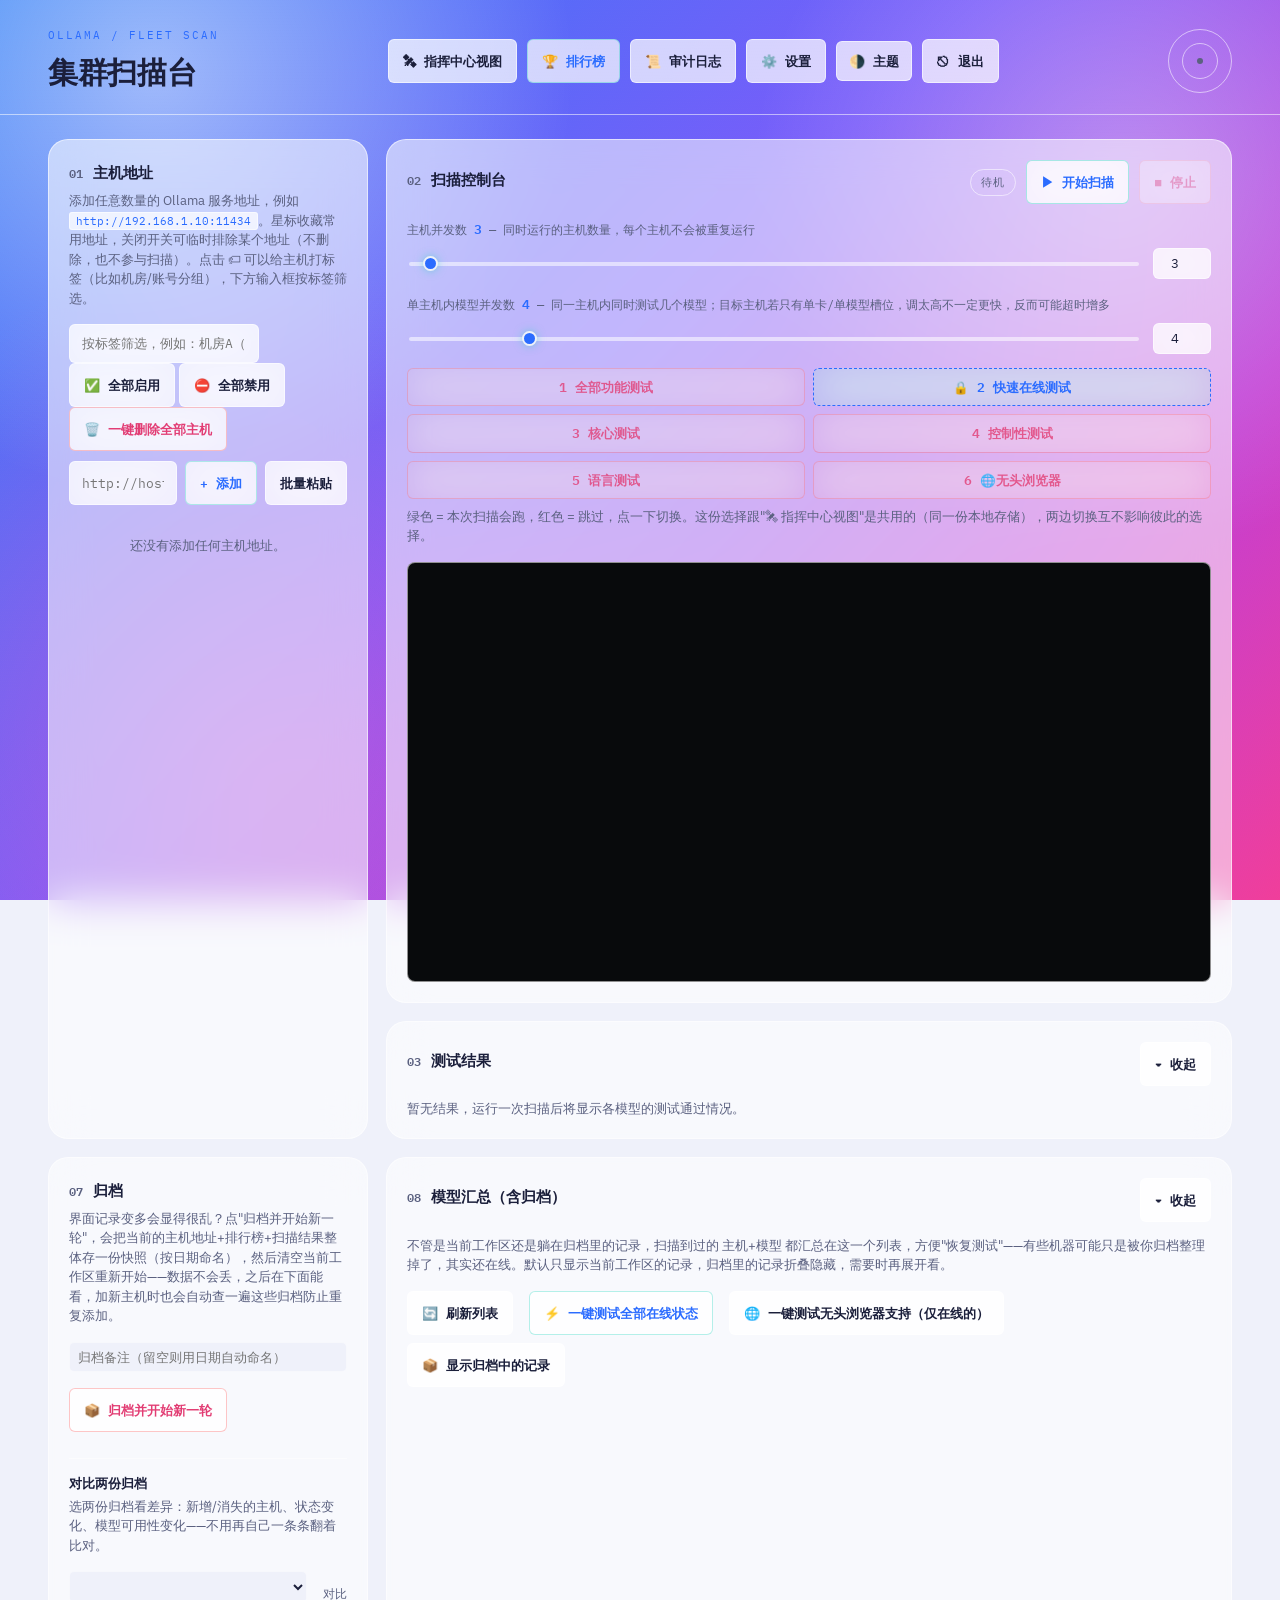
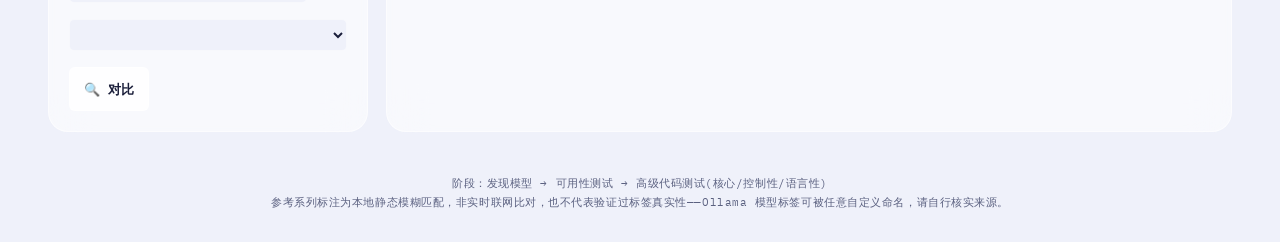
==== commit 2e2bee11: "Add files via upload" ====
--- a/static/index.html
+++ b/static/index.html
@@ -420,6 +420,18 @@
         <button id="archiveCreateBtn" class="btn btn--danger">📦 归档并开始新一轮</button>
       </div>
       <div id="archiveList" class="share-token-list"></div>
+
+      <div class="archive-compare">
+        <h3 class="panel__subtitle">对比两份归档</h3>
+        <p class="panel__hint">选两份归档看差异：新增/消失的主机、状态变化、模型可用性变化——不用再自己一条条翻着比对。</p>
+        <div class="settings-row">
+          <select id="archiveCompareA" class="settings-input"></select>
+          <span class="archive-compare__vs">对比</span>
+          <select id="archiveCompareB" class="settings-input"></select>
+          <button id="archiveCompareBtn" class="btn">🔍 对比</button>
+        </div>
+        <div id="archiveCompareResult"></div>
+      </div>
     </section>
 
     <!-- 模型汇总 -->
--- a/static/style.css
+++ b/static/style.css
@@ -1,24 +1,19 @@
 /* ===== Design tokens =====
-   void   #0A0D10  background
-   panel  #12171D  card surface
-   line   #212930  borders / hairlines
-   ink    #DCE4EA  primary text
-   dim    #6E7A85  secondary text
-   signal #2DD4BF  teal — pass / active
-   warn   #F5A524  amber — running
-   fail   #FB5D5D  red — failure
+   全站统一玻璃拟态：高饱和蓝紫粉渐变背景 + 白色磨砂卡片
+   （截图参考的是 Michal Malewicz 那篇 Glassmorphism 文章里"故意夸张"的示例）
 */
 
 :root {
-  --void: #0A0D10;
-  --panel: #12171D;
-  --panel-raised: #161C22;
-  --line: #212930;
-  --ink: #DCE4EA;
-  --dim: #6E7A85;
-  --signal: #2DD4BF;
-  --warn: #F5A524;
-  --fail: #FB5D5D;
+  --void: #EFF1FA;
+  --panel: rgba(255, 255, 255, 0.55);
+  --panel-raised: rgba(255, 255, 255, 0.72);
+  --line: rgba(255, 255, 255, 0.55);
+  --ink: #1B1F3B;
+  --dim: #5B6180;
+  --signal: #2B6CFF;
+  --warn: #B45BD1;
+  --fail: #E23D74;
+  --glass-blur: 20px;
   --font-mono: 'IBM Plex Mono', ui-monospace, SFMono-Regular, Menlo, monospace;
   --font-sans: 'IBM Plex Sans', system-ui, -apple-system, sans-serif;
 }
@@ -47,9 +42,13 @@
 }
 
 body {
-  background-image:
-    radial-gradient(circle at 15% 0%, rgba(45, 212, 191, 0.06), transparent 45%),
-    radial-gradient(circle at 85% 15%, rgba(245, 165, 36, 0.04), transparent 40%);
+  /* 高饱和蓝→紫→粉对角渐变，叠加几个模糊光斑，对应截图里的背景质感 */
+  background:
+    radial-gradient(circle at 12% 8%, rgba(255,255,255,0.5), transparent 30%),
+    radial-gradient(circle at 88% 20%, rgba(255,255,255,0.35), transparent 28%),
+    radial-gradient(circle at 20% 85%, rgba(255,90,190,0.35), transparent 40%),
+    linear-gradient(135deg, #2E7CF6 0%, #7A5CFA 45%, #C13FD6 75%, #F03E9B 100%);
+  background-attachment: fixed;
 }
 
 .scanline-overlay {
@@ -75,6 +74,10 @@
   border-radius: 3px;
   font-size: 0.85em;
   color: var(--signal);
+  backdrop-filter: blur(var(--glass-blur, 18px));
+  -webkit-backdrop-filter: blur(var(--glass-blur, 18px));
+  transform: translateZ(0);
+  will-change: backdrop-filter;
 }
 
 /* ===== Topbar ===== */
@@ -192,8 +195,12 @@
 .panel {
   background: var(--panel);
   border: 1px solid var(--line);
-  border-radius: 10px;
+  border-radius: 20px;
   padding: 20px;
+  backdrop-filter: blur(var(--glass-blur, 18px));
+  -webkit-backdrop-filter: blur(var(--glass-blur, 18px));
+  transform: translateZ(0);
+  will-change: backdrop-filter;
 }
 
 .panel__title {
@@ -238,6 +245,10 @@
   font-size: 13px;
   outline: none;
   min-width: 0;
+  backdrop-filter: blur(var(--glass-blur, 18px));
+  -webkit-backdrop-filter: blur(var(--glass-blur, 18px));
+  transform: translateZ(0);
+  will-change: backdrop-filter;
 }
 
 .host-form__input:focus {
@@ -251,6 +262,10 @@
   border-radius: 8px;
   padding: 12px;
   margin-bottom: 14px;
+  backdrop-filter: blur(var(--glass-blur, 18px));
+  -webkit-backdrop-filter: blur(var(--glass-blur, 18px));
+  transform: translateZ(0);
+  will-change: backdrop-filter;
 }
 
 .batch-panel__textarea {
@@ -265,6 +280,10 @@
   outline: none;
   resize: vertical;
   box-sizing: border-box;
+  backdrop-filter: blur(var(--glass-blur, 18px));
+  -webkit-backdrop-filter: blur(var(--glass-blur, 18px));
+  transform: translateZ(0);
+  will-change: backdrop-filter;
 }
 
 .batch-panel__textarea:focus {
@@ -319,6 +338,10 @@
   display: inline-flex;
   align-items: center;
   gap: 4px;
+  backdrop-filter: blur(var(--glass-blur, 18px));
+  -webkit-backdrop-filter: blur(var(--glass-blur, 18px));
+  transform: translateZ(0);
+  will-change: backdrop-filter;
 }
 
 .btn:focus-visible {
@@ -346,6 +369,10 @@
   border-radius: 8px;
   padding: 12px;
   min-height: 180px;
+  backdrop-filter: blur(var(--glass-blur, 18px));
+  -webkit-backdrop-filter: blur(var(--glass-blur, 18px));
+  transform: translateZ(0);
+  will-change: backdrop-filter;
 }
 .trend-chart svg { width: 100%; height: 180px; display: block; }
 .trend-chart .trend-legend { display: flex; gap: 14px; font-size: 12px; margin-top: 6px; flex-wrap: wrap; }
@@ -374,6 +401,10 @@
   border-radius: 6px;
   padding: 9px 10px;
   transition: opacity 0.15s ease;
+  backdrop-filter: blur(var(--glass-blur, 18px));
+  -webkit-backdrop-filter: blur(var(--glass-blur, 18px));
+  transform: translateZ(0);
+  will-change: backdrop-filter;
 }
 
 .host-item--disabled {
@@ -486,6 +517,10 @@
   border: 1px solid var(--line);
   position: relative;
   transition: background 0.15s ease, border-color 0.15s ease;
+  backdrop-filter: blur(var(--glass-blur, 18px));
+  -webkit-backdrop-filter: blur(var(--glass-blur, 18px));
+  transform: translateZ(0);
+  will-change: backdrop-filter;
 }
 
 .host-item__toggle-thumb {
@@ -589,6 +624,10 @@
   transition: all 0.15s ease;
   line-height: 1.3;
   background: var(--panel-raised);
+  backdrop-filter: blur(var(--glass-blur, 18px));
+  -webkit-backdrop-filter: blur(var(--glass-blur, 18px));
+  transform: translateZ(0);
+  will-change: backdrop-filter;
 }
 .scan-toggle[data-on="true"] {
   background: rgba(45,212,191,0.12);
@@ -698,6 +737,10 @@
   font-family: var(--font-mono);
   font-size: 13px;
   text-align: center;
+  backdrop-filter: blur(var(--glass-blur, 18px));
+  -webkit-backdrop-filter: blur(var(--glass-blur, 18px));
+  transform: translateZ(0);
+  will-change: backdrop-filter;
 }
 
 .concurrency__number:focus {
@@ -740,6 +783,10 @@
   background: var(--panel-raised);
   font-family: var(--font-mono);
   font-size: 13px;
+  backdrop-filter: blur(var(--glass-blur, 18px));
+  -webkit-backdrop-filter: blur(var(--glass-blur, 18px));
+  transform: translateZ(0);
+  will-change: backdrop-filter;
 }
 
 .result-card__badge {
@@ -804,11 +851,15 @@
 .login-card {
   background: var(--panel);
   border: 1px solid var(--line);
-  border-radius: 10px;
+  border-radius: 20px;
   padding: 28px 26px 24px;
   display: flex;
   flex-direction: column;
   gap: 10px;
+  backdrop-filter: blur(var(--glass-blur, 18px));
+  -webkit-backdrop-filter: blur(var(--glass-blur, 18px));
+  transform: translateZ(0);
+  will-change: backdrop-filter;
 }
 
 .login-title {
@@ -835,6 +886,10 @@
   font-family: var(--font-mono);
   font-size: 14px;
   outline: none;
+  backdrop-filter: blur(var(--glass-blur, 18px));
+  -webkit-backdrop-filter: blur(var(--glass-blur, 18px));
+  transform: translateZ(0);
+  will-change: backdrop-filter;
 }
 
 .login-input:focus { border-color: var(--signal); }
@@ -905,6 +960,10 @@
   font-size: 12.5px;
   cursor: pointer;
   word-break: break-all;
+  backdrop-filter: blur(var(--glass-blur, 18px));
+  -webkit-backdrop-filter: blur(var(--glass-blur, 18px));
+  transform: translateZ(0);
+  will-change: backdrop-filter;
 }
 
 .lb-host-item:hover { border-color: var(--dim); }
@@ -951,6 +1010,10 @@
   font-size: 12px;
   cursor: pointer;
   text-align: left;
+  backdrop-filter: blur(var(--glass-blur, 18px));
+  -webkit-backdrop-filter: blur(var(--glass-blur, 18px));
+  transform: translateZ(0);
+  will-change: backdrop-filter;
 }
 
 .lb-model-item:hover { border-color: var(--dim); }
@@ -1001,6 +1064,10 @@
   border-radius: 8px;
   padding: 10px 14px;
   flex-wrap: wrap;
+  backdrop-filter: blur(var(--glass-blur, 18px));
+  -webkit-backdrop-filter: blur(var(--glass-blur, 18px));
+  transform: translateZ(0);
+  will-change: backdrop-filter;
 }
 
 .lb-row__rank {
@@ -1059,6 +1126,10 @@
   background: var(--panel-raised);
   color: var(--dim);
   cursor: pointer;
+  backdrop-filter: blur(var(--glass-blur, 18px));
+  -webkit-backdrop-filter: blur(var(--glass-blur, 18px));
+  transform: translateZ(0);
+  will-change: backdrop-filter;
 }
 
 .lb-tab:hover { color: var(--ink); border-color: var(--dim); }
@@ -1103,6 +1174,10 @@
   padding: 7px 10px;
   font-size: 12px;
   font-family: var(--font-mono);
+  backdrop-filter: blur(var(--glass-blur, 18px));
+  -webkit-backdrop-filter: blur(var(--glass-blur, 18px));
+  transform: translateZ(0);
+  will-change: backdrop-filter;
 }
 
 .audit-row__ts { color: var(--dim); }
@@ -1130,6 +1205,10 @@
   border-radius: 8px;
   padding: 14px 16px;
   margin-bottom: 14px;
+  backdrop-filter: blur(var(--glass-blur, 18px));
+  -webkit-backdrop-filter: blur(var(--glass-blur, 18px));
+  transform: translateZ(0);
+  will-change: backdrop-filter;
 }
 
 .settings-block__title {
@@ -1164,6 +1243,10 @@
   color: var(--ink);
   font-family: var(--font-mono);
   font-size: 13px;
+  backdrop-filter: blur(var(--glass-blur, 18px));
+  -webkit-backdrop-filter: blur(var(--glass-blur, 18px));
+  transform: translateZ(0);
+  will-change: backdrop-filter;
 }
 
 .settings-checkbox {
@@ -1196,6 +1279,10 @@
   font-size: 12.5px;
   flex: 1 1 220px;
   min-width: 160px;
+  backdrop-filter: blur(var(--glass-blur, 18px));
+  -webkit-backdrop-filter: blur(var(--glass-blur, 18px));
+  transform: translateZ(0);
+  will-change: backdrop-filter;
 }
 
 .settings-status {
@@ -1215,6 +1302,10 @@
   border: 1px solid var(--line);
   border-radius: 6px;
   padding: 8px 10px;
+  backdrop-filter: blur(var(--glass-blur, 18px));
+  -webkit-backdrop-filter: blur(var(--glass-blur, 18px));
+  transform: translateZ(0);
+  will-change: backdrop-filter;
 }
 .share-token-row__label { font-weight: 600; font-size: 12.5px; white-space: nowrap; }
 
@@ -1232,6 +1323,10 @@
   color: var(--ink);
   padding: 8px 12px;
   cursor: pointer;
+  backdrop-filter: blur(var(--glass-blur, 18px));
+  -webkit-backdrop-filter: blur(var(--glass-blur, 18px));
+  transform: translateZ(0);
+  will-change: backdrop-filter;
 }
 .theme-toggle:hover { border-color: var(--dim); }
 
@@ -1300,4 +1395,95 @@
   border-radius: 6px;
   max-height: 240px;
   overflow-y: auto;
-}
+  backdrop-filter: blur(var(--glass-blur, 18px));
+  -webkit-backdrop-filter: blur(var(--glass-blur, 18px));
+  transform: translateZ(0);
+  will-change: backdrop-filter;
+}
+
+/* ===== 实时异常 toast（WS 广播驱动，不依赖任何外部通知渠道配置） ===== */
+.alert-toast-container {
+  position: fixed;
+  top: 16px;
+  right: 16px;
+  z-index: 1000;
+  display: flex;
+  flex-direction: column;
+  gap: 10px;
+  max-width: 360px;
+}
+.alert-toast {
+  position: relative;
+  background: rgba(226, 61, 116, 0.16);
+  border: 1px solid rgba(226, 61, 116, 0.45);
+  border-radius: 14px;
+  padding: 12px 32px 12px 14px;
+  backdrop-filter: blur(var(--glass-blur, 18px));
+  -webkit-backdrop-filter: blur(var(--glass-blur, 18px));
+  transform: translateZ(0);
+  will-change: backdrop-filter;
+  box-shadow: 0 8px 24px rgba(0,0,0,0.15);
+  animation: alert-toast-in 0.25s ease-out;
+}
+@keyframes alert-toast-in {
+  from { opacity: 0; transform: translateX(16px) translateZ(0); }
+  to { opacity: 1; transform: translateX(0) translateZ(0); }
+}
+.alert-toast__title {
+  font-weight: 700;
+  font-size: 13.5px;
+  color: var(--fail);
+  margin-bottom: 4px;
+}
+.alert-toast__body {
+  font-size: 12.5px;
+  color: var(--ink);
+  white-space: pre-wrap;
+  line-height: 1.5;
+  max-height: 160px;
+  overflow-y: auto;
+}
+.alert-toast__close {
+  position: absolute;
+  top: 8px;
+  right: 8px;
+  background: transparent;
+  border: none;
+  color: var(--dim);
+  cursor: pointer;
+  font-size: 13px;
+  line-height: 1;
+  padding: 4px;
+}
+.alert-toast__close:hover { color: var(--ink); }
+
+/* ===== 归档对比 ===== */
+.archive-compare {
+  margin-top: 16px;
+  padding-top: 16px;
+  border-top: 1px solid var(--line);
+}
+.panel__subtitle {
+  font-size: 13px;
+  font-weight: 700;
+  margin: 0 0 4px;
+  color: var(--ink);
+}
+.archive-compare__vs {
+  color: var(--dim);
+  font-size: 12px;
+  white-space: nowrap;
+}
+.archive-compare__result {
+  margin-top: 10px;
+  display: flex;
+  flex-direction: column;
+  gap: 10px;
+}
+.archive-compare__result ul {
+  margin: 4px 0 0;
+  padding-left: 18px;
+  font-size: 12.5px;
+  color: var(--dim);
+}
+.archive-compare__result b { color: var(--ink); font-size: 13px; }
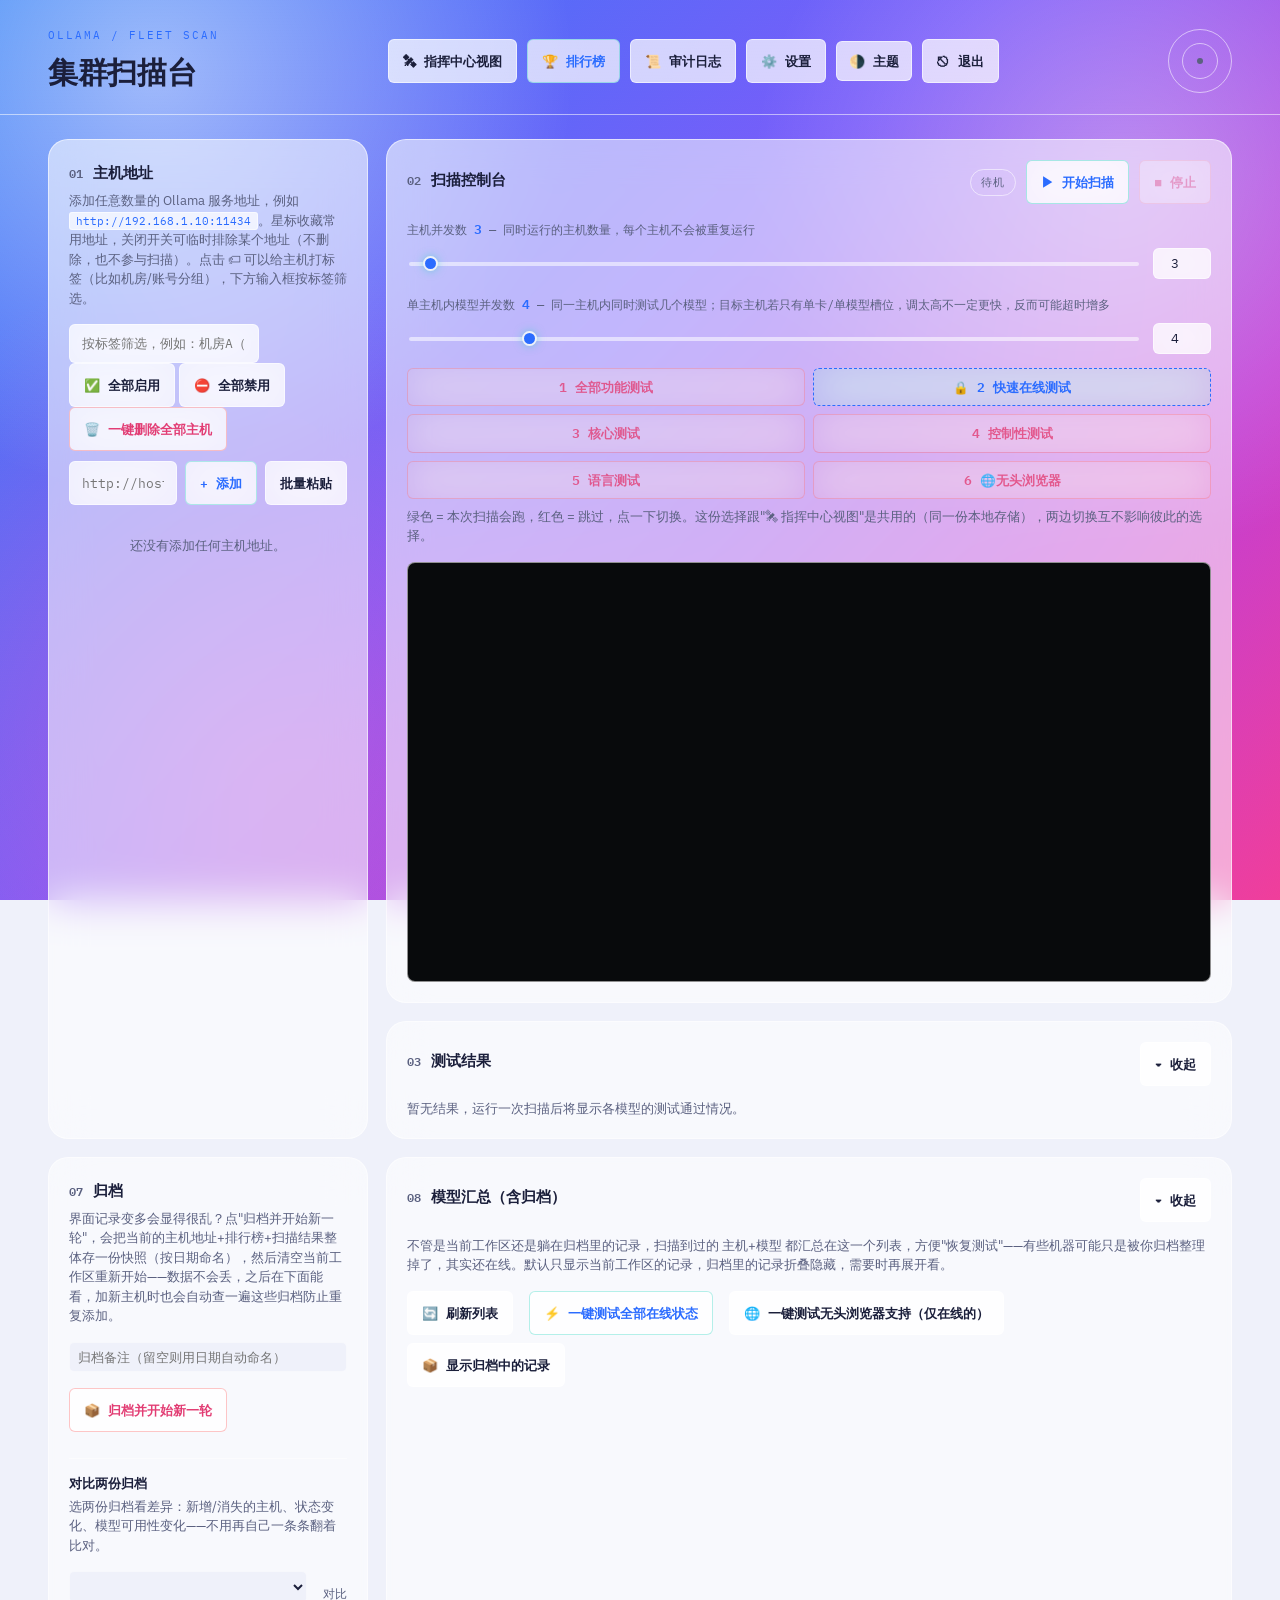
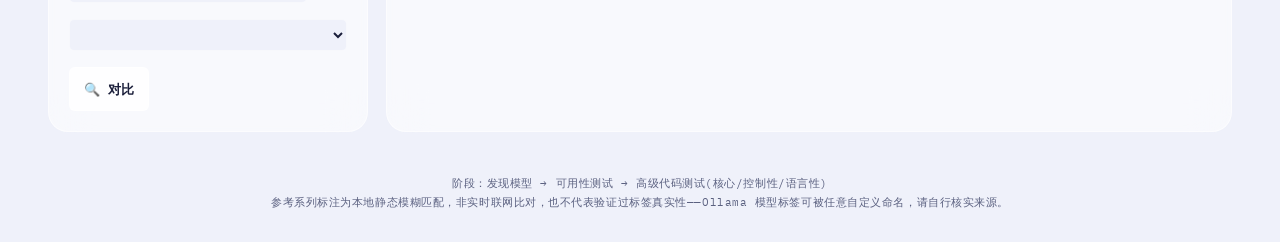
==== commit 3025bc00: "Add files via upload" ====
--- a/static/index.html
+++ b/static/index.html
@@ -276,7 +276,9 @@
         <div class="settings-channel">
           <label class="settings-checkbox"><input type="checkbox" id="notifyTelegramEnabled" /> Telegram Bot</label>
           <input type="text" id="notifyTelegramToken" class="settings-input" placeholder="Bot Token（找 @BotFather 获取）" />
-          <input type="text" id="notifyTelegramChatId" class="settings-input" placeholder="Chat ID" />
+          <input type="text" id="notifyTelegramChatId" class="settings-input" placeholder="Chat ID（不知道的话留空保存，随便跟 Bot 说句话，它会把 chat_id 告诉你）" />
+          <input type="text" id="notifyTelegramPublicBaseUrl" class="settings-input" placeholder="公网可访问地址（比如 https://scanner.example.com）——不填的话左侧菜单栏和命令交互都不会生效，只能收推送通知" />
+          <p class="panel__hint" style="margin:2px 0 0;">这一栏填的是 Telegram 服务器要能连回来的地址：不填，Bot 就只能单向推送通知；填了，才会注册左侧命令菜单和 /scan /addhost 这些交互命令。</p>
         </div>
 
         <div class="settings-channel">
